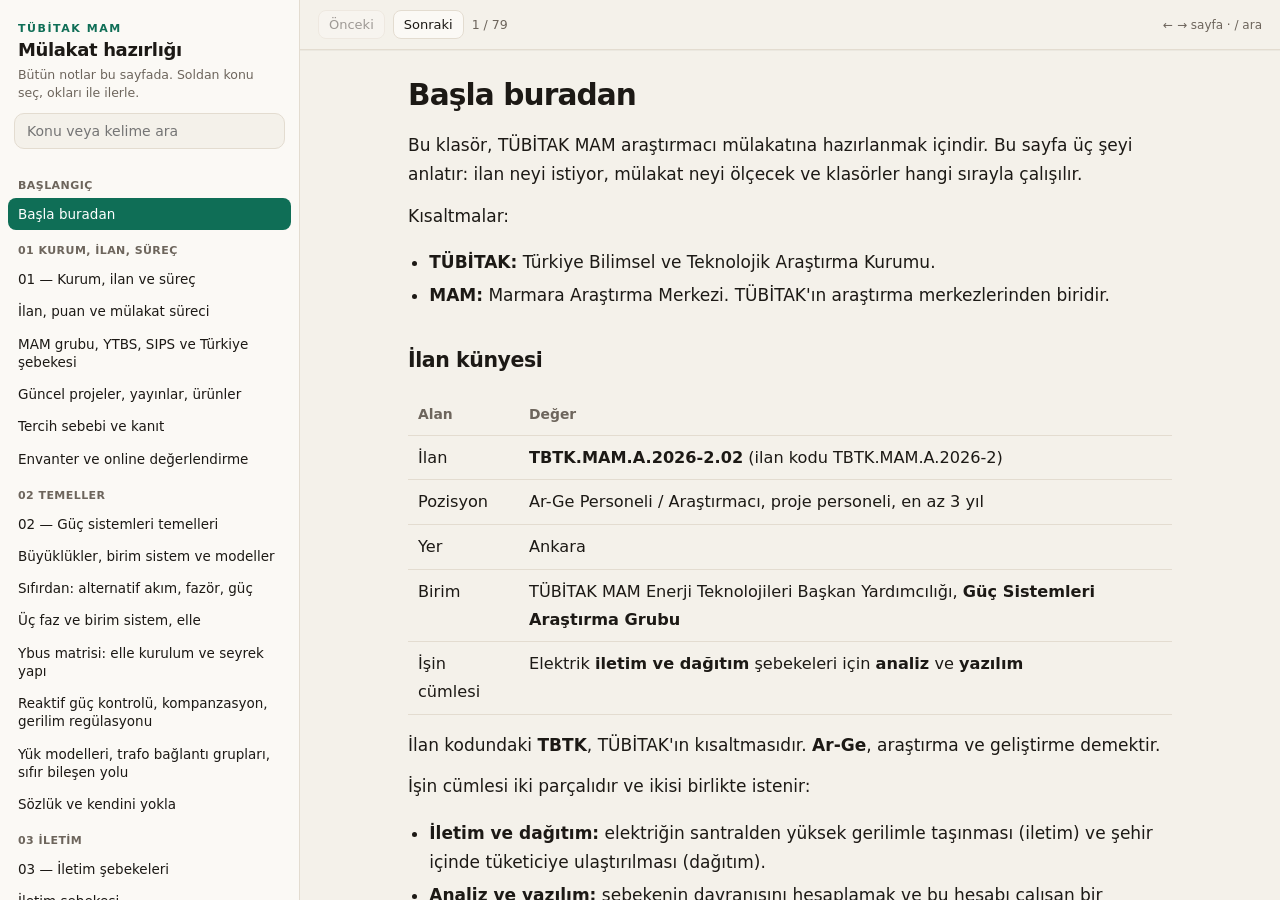
==== Mulakat-Hazirlik/index.html @ b7898943 "Mulakat notlarini GitHub uzerinden okunabilir hale getir. Kisisel ozgecmis ve proje adlari sablonda " ====
<!DOCTYPE html>
<html lang="tr">
<head>
<meta charset="utf-8">
<meta name="viewport" content="width=device-width, initial-scale=1">
<title>TÜBİTAK MAM mülakat hazırlığı</title>
<meta http-equiv="refresh" content="0; url=goruntule.html">
<style>
  body { font-family: "Segoe UI", system-ui, sans-serif; background: #f4f1ea; color: #1c1915; max-width: 36rem; margin: 4rem auto; padding: 0 1.2rem; line-height: 1.5; }
  a { color: #0f6e56; }
</style>
</head>
<body>
  <p>Notlar açılıyor.</p>
  <p><a href="goruntule.html">Notlara geç</a></p>
  <p><a href="test.html">Sorular</a></p>
</body>
</html>
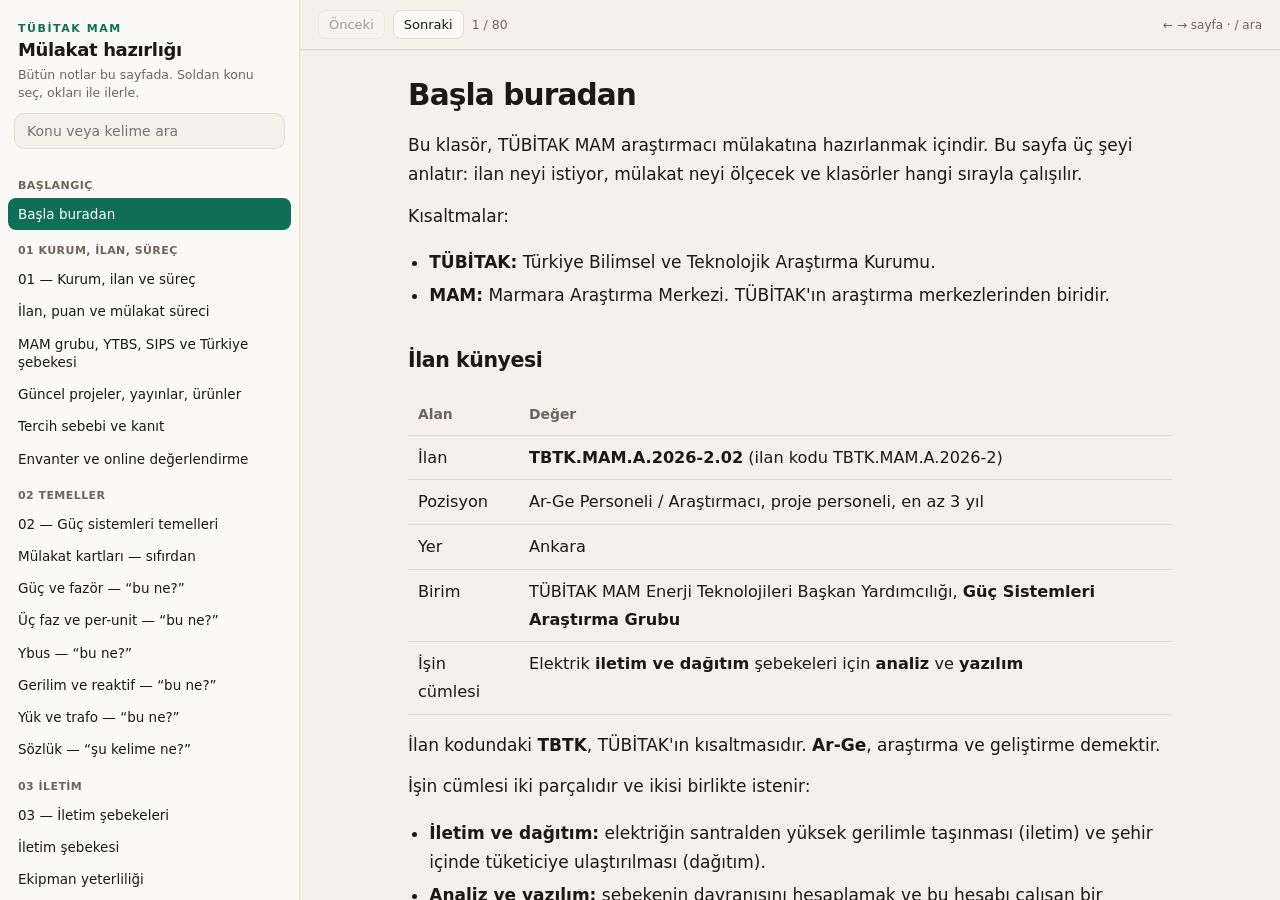
==== commit e5a8d978: "Revise interview preparation materials by updating content for clarity and accuracy. Enhanced instru" ====
--- a/Mulakat-Hazirlik/index.html
+++ b/Mulakat-Hazirlik/index.html
@@ -14,5 +14,6 @@
   <p>Notlar açılıyor.</p>
   <p><a href="goruntule.html">Notlara geç</a></p>
   <p><a href="test.html">Sorular</a></p>
+  <p><a href="lab/index.html">Görsel laboratuvar (NR · WLS · DC OPF · araçlar)</a></p>
 </body>
 </html>
